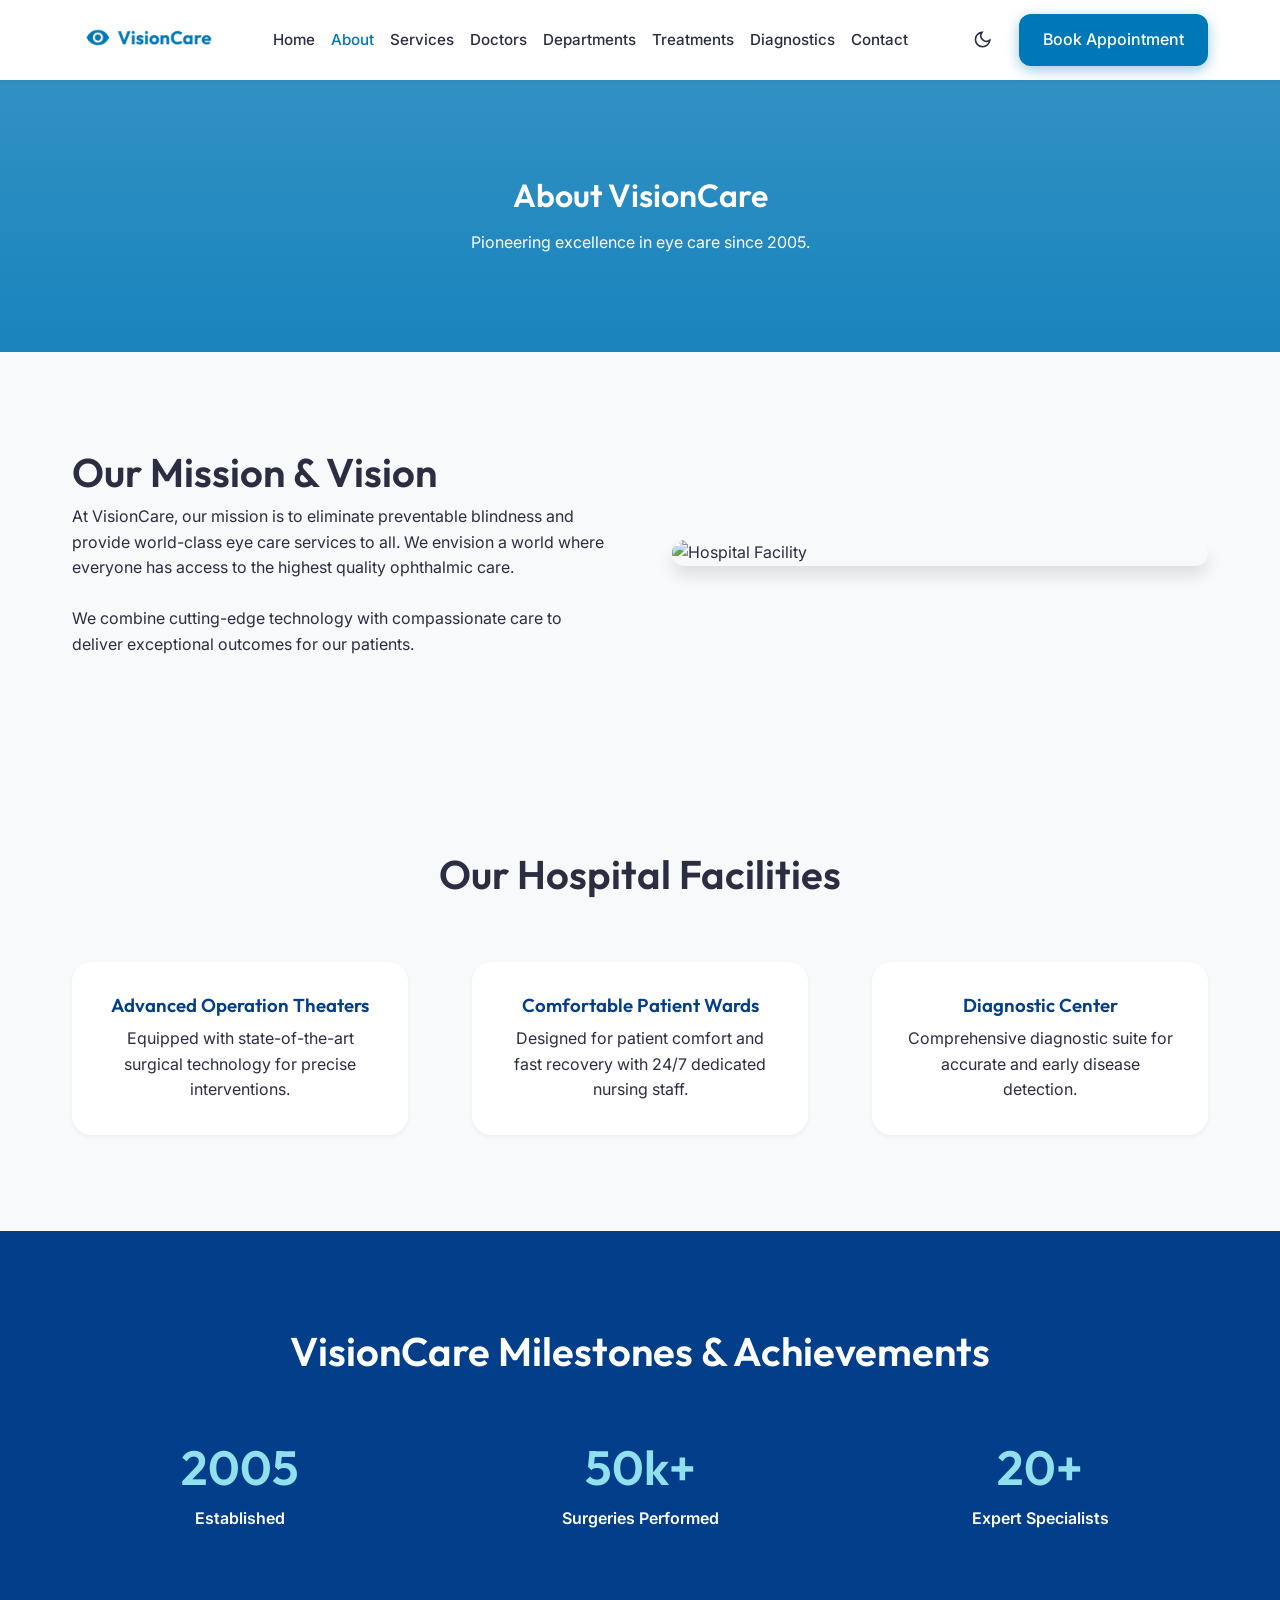
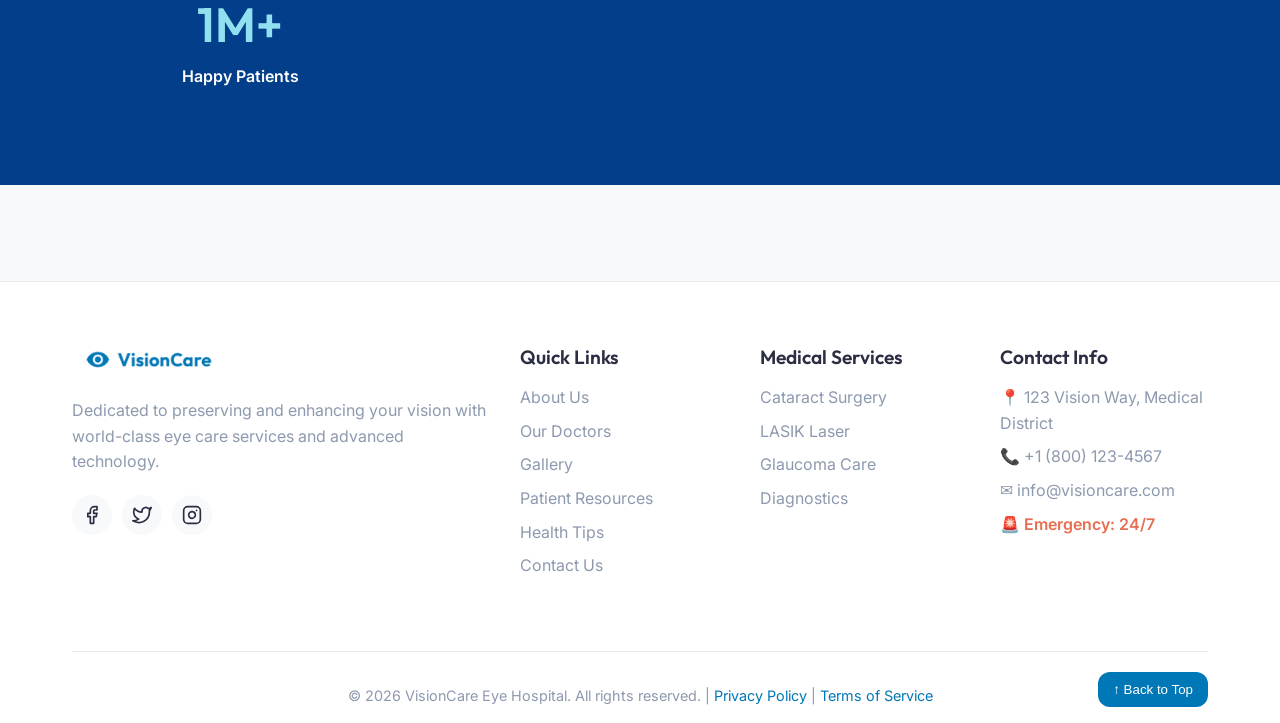
==== about.html @ 97701a2c "first commit" ====
<!DOCTYPE html>
<html lang="en" data-theme="light" dir="ltr">
<head>
    <meta charset="UTF-8">
    <meta name="viewport" content="width=device-width, initial-scale=1.0">
    <title>About Us | VisionCare Eye Hospital</title>
    <link href="https://fonts.googleapis.com/css2?family=Inter:wght@400;500;600&family=Outfit:wght@500;600;700&display=swap" rel="stylesheet">
    <link rel="stylesheet" href="css/style.css">
    <style>
        .about-hero {
            background: linear-gradient(rgba(0,119,182,0.8), rgba(0,119,182,0.9)), url('https://images.unsplash.com/photo-1519494026892-80bbd2d6fd0d?auto=format&fit=crop&q=80') center/cover;
            color: white;
            padding: var(--spacing-xxl) 0;
            text-align: center;
        }
        .about-hero h1 { color: white; }
        
        .mission-grid {
            display: grid;
            grid-template-columns: 1fr 1fr;
            gap: var(--spacing-xl);
            align-items: center;
        }
        .mission-img {
            border-radius: var(--border-radius-lg);
            box-shadow: var(--shadow-lg);
        }
        
        @media (max-width: 768px) {
            .mission-grid { grid-template-columns: 1fr; }
        }
    </style>
    <link rel="icon" type="image/svg+xml" href="images/favicon.svg">
</head>
<body>
    <!-- Header code omitted for brevity but would match index.html -->
        <!-- Centralized Components -->
    <script src="js/components.js"></script>

    <div class="about-hero fade-in">
        <div class="container">
            <h1>About VisionCare</h1>
            <p>Pioneering excellence in eye care since 2005.</p>
        </div>
    </div>

    <section style="padding: var(--spacing-xxl) 0;">
        <div class="container">
            <div class="mission-grid">
                <div class="fade-in">
                    <h2 class="section-title">Our Mission & Vision</h2>
                    <p>At VisionCare, our mission is to eliminate preventable blindness and provide world-class eye care services to all. We envision a world where everyone has access to the highest quality ophthalmic care.</p>
                    <br>
                    <p>We combine cutting-edge technology with compassionate care to deliver exceptional outcomes for our patients.</p>
                </div>
                <div class="fade-in">
                    <img src="https://images.unsplash.com/photo-1579684385127-1ef15d508118?auto=format&fit=crop&q=80" alt="Hospital Facility" class="mission-img">
                </div>
            </div>
        </div>
    </section>

    <!-- Our Hospital Facilities -->
    <section class="facilities-section" style="padding: var(--spacing-xxl) 0; background-color: var(--bg-light);">
        <div class="container">
            <h2 class="section-title text-center fade-in">Our Hospital Facilities</h2>
            <div class="responsive-grid">
                <div class="fade-in" style="background: var(--bg-white); padding: var(--spacing-lg); border-radius: var(--border-radius-lg); box-shadow: var(--shadow-sm); text-align: center;">
                    <h3 style="color: var(--primary-dark); margin-bottom: 10px;">Advanced Operation Theaters</h3>
                    <p style="color: var(--text-dark);">Equipped with state-of-the-art surgical technology for precise interventions.</p>
                </div>
                <div class="fade-in" style="background: var(--bg-white); padding: var(--spacing-lg); border-radius: var(--border-radius-lg); box-shadow: var(--shadow-sm); text-align: center;">
                    <h3 style="color: var(--primary-dark); margin-bottom: 10px;">Comfortable Patient Wards</h3>
                    <p style="color: var(--text-dark);">Designed for patient comfort and fast recovery with 24/7 dedicated nursing staff.</p>
                </div>
                <div class="fade-in" style="background: var(--bg-white); padding: var(--spacing-lg); border-radius: var(--border-radius-lg); box-shadow: var(--shadow-sm); text-align: center;">
                    <h3 style="color: var(--primary-dark); margin-bottom: 10px;">Diagnostic Center</h3>
                    <p style="color: var(--text-dark);">Comprehensive diagnostic suite for accurate and early disease detection.</p>
                </div>
            </div>
        </div>
    </section>

    <!-- Milestones Section -->
    <section class="milestones-section" style="padding: var(--spacing-xxl) 0; background-color: var(--primary-dark); color: white;">
        <div class="container text-center fade-in">
            <h2 class="section-title" style="color: white;">VisionCare Milestones & Achievements</h2>
            <div class="responsive-grid">
                <div>
                    <h3 style="font-size: 3rem; margin-bottom: 10px; color: var(--primary-light);">2005</h3>
                    <p style="font-weight: 600;">Established</p>
                </div>
                <div>
                    <h3 style="font-size: 3rem; margin-bottom: 10px; color: var(--primary-light);">50k+</h3>
                    <p style="font-weight: 600;">Surgeries Performed</p>
                </div>
                <div>
                    <h3 style="font-size: 3rem; margin-bottom: 10px; color: var(--primary-light);">20+</h3>
                    <p style="font-weight: 600;">Expert Specialists</p>
                </div>
                <div>
                    <h3 style="font-size: 3rem; margin-bottom: 10px; color: var(--primary-light);">1M+</h3>
                    <p style="font-weight: 600;">Happy Patients</p>
                </div>
            </div>
        </div>
    </section>


    <!-- Footer same as index.html -->
    <script src="js/main.js"></script>
</body>
</html>
---- css/style.css ----
:root {
    /* Colors */
    --primary-color: #0077b6; /* Medical Blue */
    --primary-dark: #023e8a;
    --primary-light: #90e0ef;
    --accent-color: #00b4d8; /* Teal/Cyan accent */
    --text-dark: #2b2d42;
    --text-light: #8d99ae;
    --bg-light: #f8f9fa;
    --bg-white: #ffffff;
    --border-color: #e9ecef;
    --success: #2a9d8f;
    --error: #e76f51;

    /* Typography */
    --font-primary: 'Inter', system-ui, -apple-system, sans-serif;
    --font-heading: 'Outfit', 'Inter', system-ui, sans-serif;
    
    /* Spacing */
    --spacing-xs: 0.25rem;
    --spacing-sm: 0.5rem;
    --spacing-md: 1rem;
    --spacing-lg: 2rem;
    --spacing-xl: 4rem;
    --spacing-xxl: 6rem;

    /* Layout */
    --container-width: 1200px;
    --border-radius: 12px;
    --border-radius-lg: 20px;
    
    /* Shadows */
    --shadow-sm: 0 2px 4px rgba(0,0,0,0.05);
    --shadow-md: 0 4px 6px rgba(0,0,0,0.07);
    --shadow-lg: 0 10px 15px rgba(0,0,0,0.1);
    
    /* Transitions */
    --transition-fast: 0.2s ease-in-out;
    --transition-normal: 0.3s ease-in-out;
}

[data-theme='dark'] {
    --primary-color: #00b4d8;
    --primary-dark: #90e0ef;
    --text-dark: #f8f9fa;
    --text-light: #adb5bd;
    --bg-light: #121212;
    --bg-white: #1e1e1e;
    --border-color: #2b2d42;
    --shadow-sm: 0 2px 4px rgba(0,0,0,0.2);
    --shadow-md: 0 4px 6px rgba(0,0,0,0.3);
    --shadow-lg: 0 10px 15px rgba(0,0,0,0.4);
}

* {
    margin: 0;
    padding: 0;
    box-sizing: border-box;
}

html {
    scroll-behavior: smooth;
    overflow-x: hidden;
    width: 100%;
    max-width: 100vw;
    box-sizing: border-box;
}

body {
    font-family: var(--font-primary);
    color: var(--text-dark);
    background-color: var(--bg-light);
    line-height: 1.6;
    overflow-x: hidden;
    width: 100%;
    max-width: 100vw;
    box-sizing: border-box;
    transition: background-color var(--transition-normal), color var(--transition-normal);
}

[dir="rtl"] body {
    text-align: right;
}

.container {
    width: 100%;
    max-width: var(--container-width);
    margin: 0 auto;
    padding: 0 var(--spacing-lg);
    box-sizing: border-box;
}

/* Global Responsive Grid for Cards */
.responsive-grid {
    display: grid;
    grid-template-columns: repeat(auto-fit, minmax(300px, 1fr));
    gap: var(--spacing-xl);
    margin-top: var(--spacing-xl);
    width: 100%;
}

h1, h2, h3, h4, h5, h6 {
    font-family: var(--font-heading);
    font-weight: 600;
    line-height: 1.2;
    margin-bottom: var(--spacing-md);
    color: var(--text-dark);
}

a {
    text-decoration: none;
    color: var(--primary-color);
    transition: color var(--transition-fast);
}

a:hover {
    color: var(--primary-dark);
}

img {
    max-width: 100%;
    height: auto;
    display: block;
}

/* Typography Utilities */
.text-center { text-align: center; }
.section-title {
    font-size: 2.5rem;
    margin-bottom: var(--spacing-sm);
}
.section-subtitle {
    color: var(--text-light);
    font-size: 1.1rem;
    max-width: 600px;
    margin: 0 auto var(--spacing-xl);
}

/* Buttons */
.btn {
    display: inline-block;
    padding: 0.8rem 1.5rem;
    border-radius: var(--border-radius);
    font-weight: 500;
    cursor: pointer;
    border: none;
    transition: all var(--transition-fast);
    font-size: 1rem;
    text-align: center;
}

.btn-primary {
    background-color: var(--primary-color);
    color: white;
    box-shadow: 0 4px 14px 0 rgba(0, 119, 182, 0.39);
}

.btn-primary:hover {
    background-color: var(--primary-dark);
    color: white;
    transform: translateY(-2px);
    box-shadow: 0 6px 20px rgba(0, 119, 182, 0.23);
}

.btn-outline {
    background-color: transparent;
    color: var(--primary-color);
    border: 2px solid var(--primary-color);
}

.btn-outline:hover {
    background-color: var(--primary-color);
    color: white;
}

/* Header */
.header {
    background-color: var(--bg-white);
    box-shadow: var(--shadow-sm);
    position: sticky;
    top: 0;
    z-index: 1000;
    transition: background-color var(--transition-normal);
}

.nav-container {
    display: flex;
    justify-content: space-between;
    align-items: center;
    height: 80px;
}

.logo {
    display: flex;
    align-items: center;
    gap: 10px;
    font-size: 1.5rem;
    font-weight: 700;
    font-family: var(--font-heading);
    color: var(--primary-color);
}

.nav-links {
    display: flex;
    gap: var(--spacing-md);
    list-style: none;
}

.nav-links a {
    color: var(--text-dark);
    font-weight: 500;
    font-size: 0.95rem;
}

.nav-links a:hover, .nav-links a.active {
    color: var(--primary-color);
}

.nav-actions {
    display: flex;
    align-items: center;
    gap: var(--spacing-md);
}

.icon-btn {
    background: none;
    border: none;
    color: var(--text-dark);
    font-size: 1.2rem;
    cursor: pointer;
    display: flex;
    align-items: center;
    justify-content: center;
    width: 40px;
    height: 40px;
    border-radius: 50%;
    transition: background-color var(--transition-fast);
}

.icon-btn:hover {
    background-color: var(--bg-light);
}

.mobile-menu-btn {
    display: none;
}

/* Sidebar (Hidden on desktop) */
.sidebar {
    display: none;
}

/* Footer */
.footer {
    background-color: var(--bg-white);
    padding: var(--spacing-xl) 0 var(--spacing-md);
    margin-top: var(--spacing-xxl);
    border-top: 1px solid var(--border-color);
}

.footer-grid {
    display: grid;
    grid-template-columns: 2fr 1fr 1fr 1fr;
    gap: var(--spacing-lg);
    margin-bottom: var(--spacing-xl);
}

.footer-col h4 {
    font-size: 1.2rem;
    margin-bottom: var(--spacing-md);
}

.footer-links {
    list-style: none;
}

.footer-links li {
    margin-bottom: var(--spacing-sm);
}

.footer-links a {
    color: var(--text-light);
}

.footer-links a:hover {
    color: var(--primary-color);
}

.social-icon {
    display: flex;
    align-items: center;
    justify-content: center;
    width: 40px;
    height: 40px;
    background-color: var(--bg-light);
    color: var(--text-dark);
    border-radius: 50%;
    transition: background-color var(--transition-fast), color var(--transition-fast), transform var(--transition-fast);
    font-weight: 600;
    font-size: 0.9rem;
}

.social-icon:hover {
    background-color: var(--primary-color);
    color: white;
    transform: translateY(-3px);
}

.footer-bottom {
    text-align: center;
    padding-top: var(--spacing-lg);
    border-top: 1px solid var(--border-color);
    color: var(--text-light);
    font-size: 0.9rem;
}

/* Utility Animations */
.fade-in {
    opacity: 0;
    transform: translateY(20px);
    transition: opacity 0.6s ease-out, transform 0.6s ease-out;
}

.fade-in.visible {
    opacity: 1;
    transform: translateY(0);
}

/* Sections */
section {
    padding: var(--spacing-xxl) 0;
}

/* Responsive */
@media (max-width: 1024px) {
    .nav-links {
        display: none;
    }
    
    .nav-actions .btn-primary {
        display: none;
    }
    
    .mobile-menu-btn {
        display: flex;
    }

    .sidebar {
        display: block;
        position: fixed;
        top: 0;
        right: -100%;
        width: 300px;
        height: 100vh;
        background-color: var(--bg-white);
        box-shadow: var(--shadow-lg);
        z-index: 1001;
        transition: right 0.3s ease;
        padding: var(--spacing-lg);
        overflow-y: auto;
    }

    .sidebar.active {
        right: 0;
    }

    [dir="rtl"] .sidebar {
        right: auto;
        left: -100%;
        transition: left 0.3s ease;
    }

    [dir="rtl"] .sidebar.active {
        left: 0;
    }

    .sidebar .nav-links {
        display: flex;
        flex-direction: column;
        margin-top: var(--spacing-xl);
    }
    
    .sidebar-overlay {
        position: fixed;
        top: 0;
        left: 0;
        width: 100%;
        height: 100%;
        background: rgba(0,0,0,0.5);
        z-index: 1000;
        display: none;
    }
    
    .sidebar-overlay.active {
        display: block;
    }
    
    .footer-grid {
        grid-template-columns: 1fr 1fr;
    }

    /* Tablet 2x2 Grid for Responsive Cards */
    .responsive-grid {
        grid-template-columns: repeat(2, 1fr) !important;
        gap: var(--spacing-lg);
    }
    
    /* Center the 3rd card if there is an odd number of items */
    .responsive-grid > *:last-child:nth-child(odd) {
        grid-column: 1 / -1;
        width: calc(50% - (var(--spacing-lg) / 2));
        margin-left: auto;
        margin-right: auto;
    }
}

@media (max-width: 768px) {
    .footer-grid {
        grid-template-columns: 1fr;
    }
    
    section {
        padding: var(--spacing-xl) 0;
    }
    
    .section-title {
        font-size: 2rem;
    }

    /* Mobile 1-Column Grid */
    .responsive-grid {
        grid-template-columns: 1fr !important;
    }
    
    /* Reset the centered odd card on mobile so it takes full width */
    .responsive-grid > *:last-child:nth-child(odd) {
        grid-column: auto;
        width: 100%;
        margin-left: 0;
        margin-right: 0;
    }
}
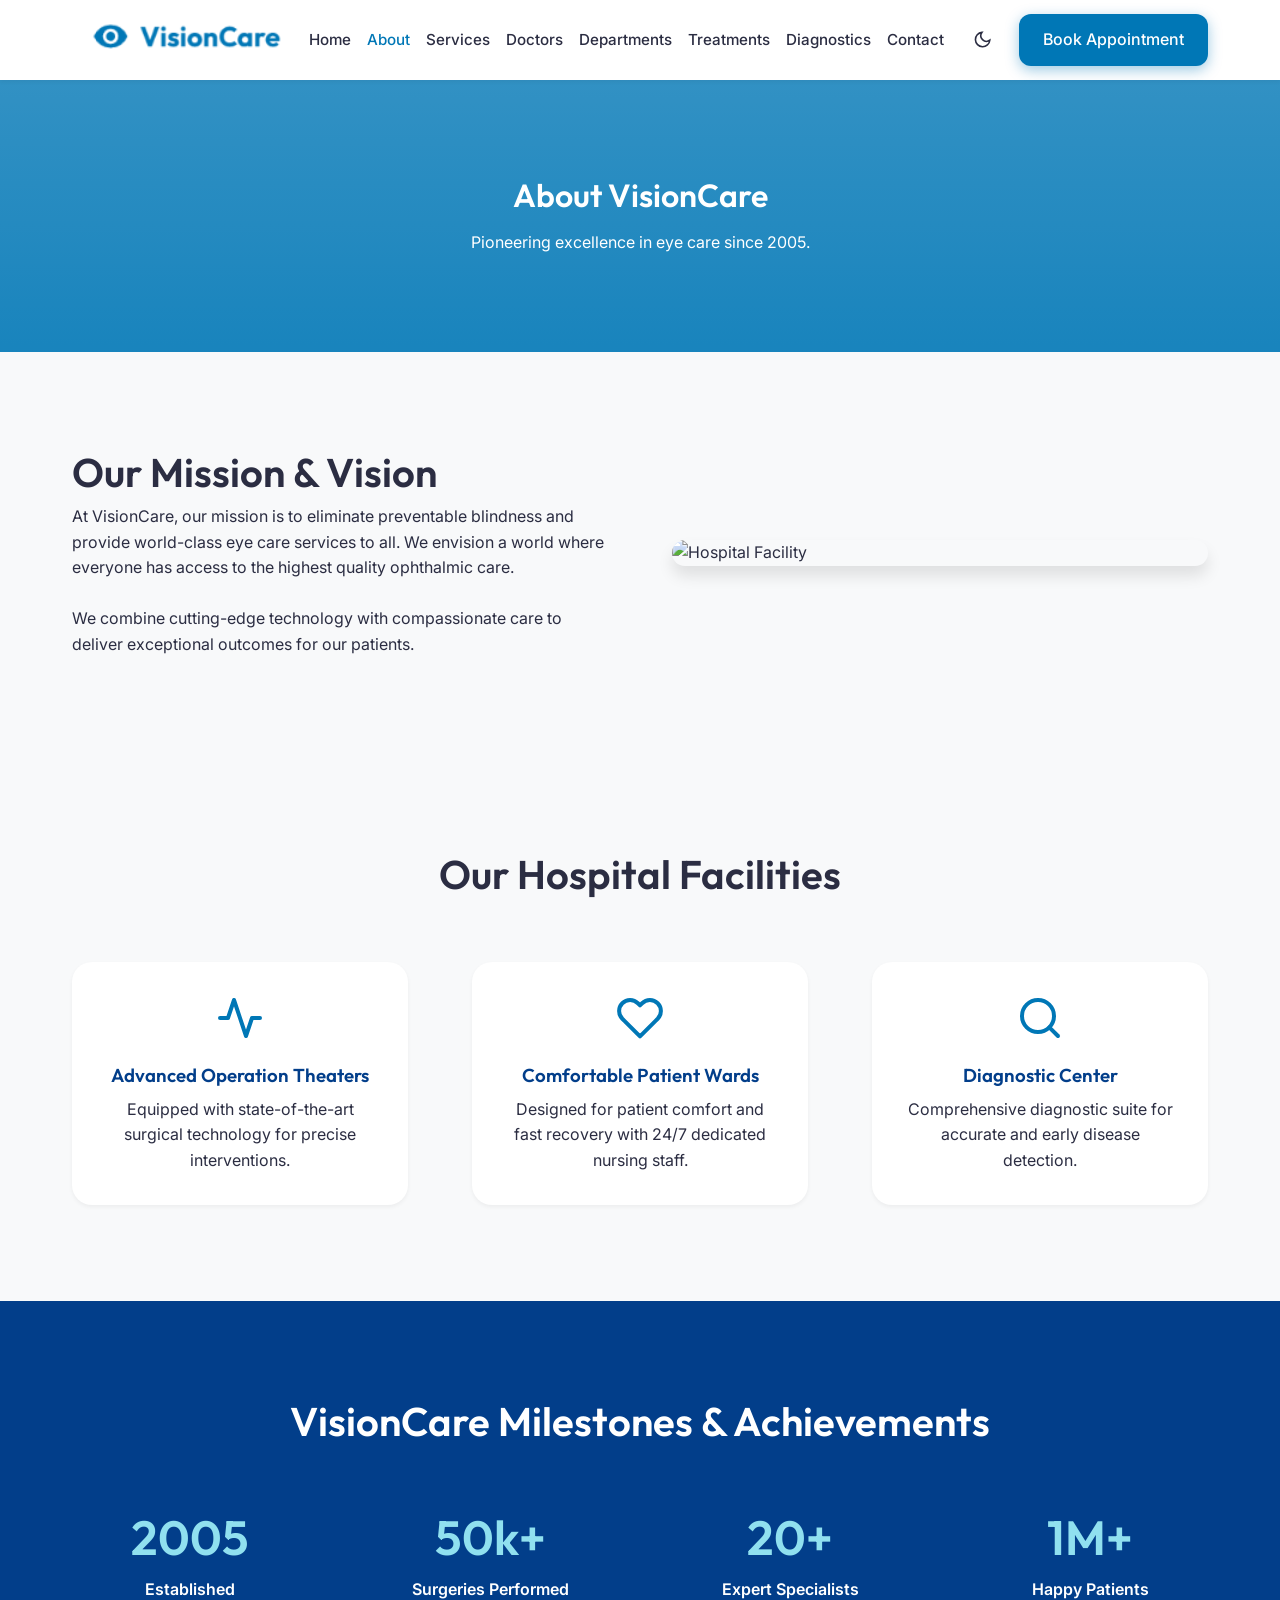
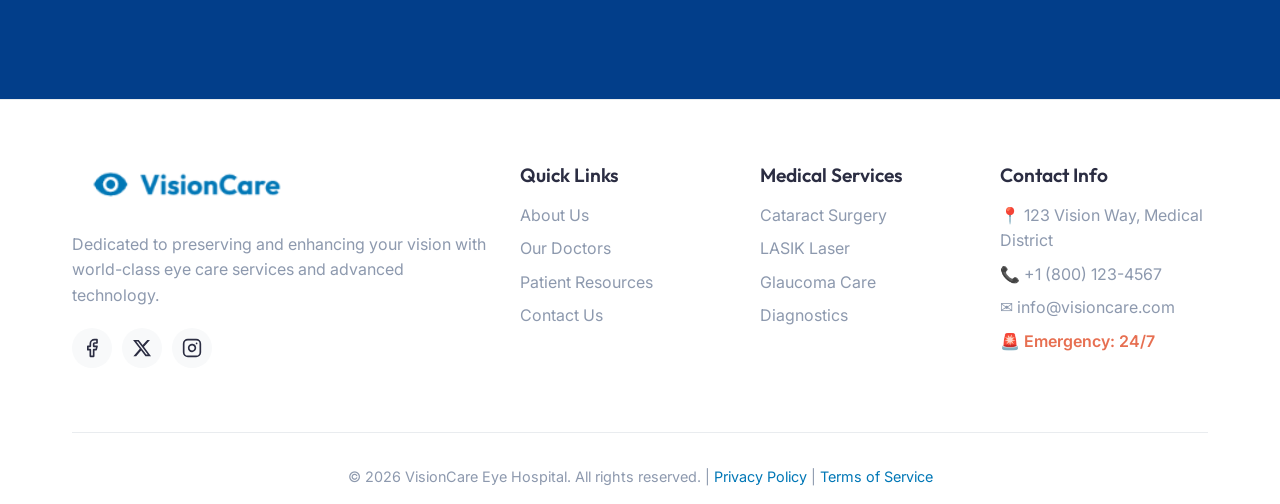
==== commit 78aed086: "correctios" ====
--- a/about.html
+++ b/about.html
@@ -66,14 +66,17 @@
             <h2 class="section-title text-center fade-in">Our Hospital Facilities</h2>
             <div class="responsive-grid">
                 <div class="fade-in" style="background: var(--bg-white); padding: var(--spacing-lg); border-radius: var(--border-radius-lg); box-shadow: var(--shadow-sm); text-align: center;">
+                    <svg width="48" height="48" viewBox="0 0 24 24" fill="none" stroke="var(--primary-color)" stroke-width="2" stroke-linecap="round" stroke-linejoin="round" style="margin-bottom: 15px;"><polyline points="22 12 18 12 15 21 9 3 6 12 2 12"></polyline></svg>
                     <h3 style="color: var(--primary-dark); margin-bottom: 10px;">Advanced Operation Theaters</h3>
                     <p style="color: var(--text-dark);">Equipped with state-of-the-art surgical technology for precise interventions.</p>
                 </div>
                 <div class="fade-in" style="background: var(--bg-white); padding: var(--spacing-lg); border-radius: var(--border-radius-lg); box-shadow: var(--shadow-sm); text-align: center;">
+                    <svg width="48" height="48" viewBox="0 0 24 24" fill="none" stroke="var(--primary-color)" stroke-width="2" stroke-linecap="round" stroke-linejoin="round" style="margin-bottom: 15px;"><path d="M20.84 4.61a5.5 5.5 0 0 0-7.78 0L12 5.67l-1.06-1.06a5.5 5.5 0 0 0-7.78 7.78l1.06 1.06L12 21.23l7.78-7.78 1.06-1.06a5.5 5.5 0 0 0 0-7.78z"></path></svg>
                     <h3 style="color: var(--primary-dark); margin-bottom: 10px;">Comfortable Patient Wards</h3>
                     <p style="color: var(--text-dark);">Designed for patient comfort and fast recovery with 24/7 dedicated nursing staff.</p>
                 </div>
                 <div class="fade-in" style="background: var(--bg-white); padding: var(--spacing-lg); border-radius: var(--border-radius-lg); box-shadow: var(--shadow-sm); text-align: center;">
+                    <svg width="48" height="48" viewBox="0 0 24 24" fill="none" stroke="var(--primary-color)" stroke-width="2" stroke-linecap="round" stroke-linejoin="round" style="margin-bottom: 15px;"><circle cx="11" cy="11" r="8"></circle><line x1="21" y1="21" x2="16.65" y2="16.65"></line></svg>
                     <h3 style="color: var(--primary-dark); margin-bottom: 10px;">Diagnostic Center</h3>
                     <p style="color: var(--text-dark);">Comprehensive diagnostic suite for accurate and early disease detection.</p>
                 </div>
@@ -82,25 +85,64 @@
     </section>
 
     <!-- Milestones Section -->
+    <style>
+        .milestones-grid {
+            display: grid;
+            grid-template-columns: repeat(4, 1fr);
+            gap: var(--spacing-xl);
+            margin-top: var(--spacing-xl);
+            width: 100%;
+        }
+        .milestone-number {
+            font-size: 3rem;
+            margin-bottom: 10px;
+            color: var(--primary-light);
+        }
+        .milestone-title {
+            font-weight: 600;
+        }
+        /* Dark Theme adjustments */
+        [data-theme='dark'] .milestones-section {
+            color: var(--bg-light);
+        }
+        [data-theme='dark'] .milestones-section h2,
+        [data-theme='dark'] .milestone-title {
+            color: var(--bg-white);
+        }
+        [data-theme='dark'] .milestone-number {
+            color: var(--text-dark);
+        }
+        
+        @media (max-width: 900px) {
+            .milestones-grid {
+                grid-template-columns: repeat(2, 1fr);
+            }
+        }
+        @media (max-width: 480px) {
+            .milestones-grid {
+                grid-template-columns: 1fr;
+            }
+        }
+    </style>
     <section class="milestones-section" style="padding: var(--spacing-xxl) 0; background-color: var(--primary-dark); color: white;">
         <div class="container text-center fade-in">
-            <h2 class="section-title" style="color: white;">VisionCare Milestones & Achievements</h2>
-            <div class="responsive-grid">
+            <h2 class="section-title" style="color: inherit;">VisionCare Milestones & Achievements</h2>
+            <div class="milestones-grid">
                 <div>
-                    <h3 style="font-size: 3rem; margin-bottom: 10px; color: var(--primary-light);">2005</h3>
-                    <p style="font-weight: 600;">Established</p>
+                    <h3 class="milestone-number">2005</h3>
+                    <p class="milestone-title">Established</p>
                 </div>
                 <div>
-                    <h3 style="font-size: 3rem; margin-bottom: 10px; color: var(--primary-light);">50k+</h3>
-                    <p style="font-weight: 600;">Surgeries Performed</p>
+                    <h3 class="milestone-number">50k+</h3>
+                    <p class="milestone-title">Surgeries Performed</p>
                 </div>
                 <div>
-                    <h3 style="font-size: 3rem; margin-bottom: 10px; color: var(--primary-light);">20+</h3>
-                    <p style="font-weight: 600;">Expert Specialists</p>
+                    <h3 class="milestone-number">20+</h3>
+                    <p class="milestone-title">Expert Specialists</p>
                 </div>
                 <div>
-                    <h3 style="font-size: 3rem; margin-bottom: 10px; color: var(--primary-light);">1M+</h3>
-                    <p style="font-weight: 600;">Happy Patients</p>
+                    <h3 class="milestone-number">1M+</h3>
+                    <p class="milestone-title">Happy Patients</p>
                 </div>
             </div>
         </div>
--- a/css/style.css
+++ b/css/style.css
@@ -75,6 +75,7 @@
     width: 100%;
     max-width: 100vw;
     box-sizing: border-box;
+    padding-top: 80px; /* Accounts for fixed header */
     transition: background-color var(--transition-normal), color var(--transition-normal);
 }
 
@@ -177,7 +178,8 @@
 .header {
     background-color: var(--bg-white);
     box-shadow: var(--shadow-sm);
-    position: sticky;
+    position: fixed;
+    width: 100%;
     top: 0;
     z-index: 1000;
     transition: background-color var(--transition-normal);
@@ -254,7 +256,6 @@
 .footer {
     background-color: var(--bg-white);
     padding: var(--spacing-xl) 0 var(--spacing-md);
-    margin-top: var(--spacing-xxl);
     border-top: 1px solid var(--border-color);
 }
 
@@ -408,9 +409,8 @@
     /* Center the 3rd card if there is an odd number of items */
     .responsive-grid > *:last-child:nth-child(odd) {
         grid-column: 1 / -1;
-        width: calc(50% - (var(--spacing-lg) / 2));
-        margin-left: auto;
-        margin-right: auto;
+        justify-self: center;
+        width: calc(50% - calc(var(--spacing-lg) / 2));
     }
 }
 
